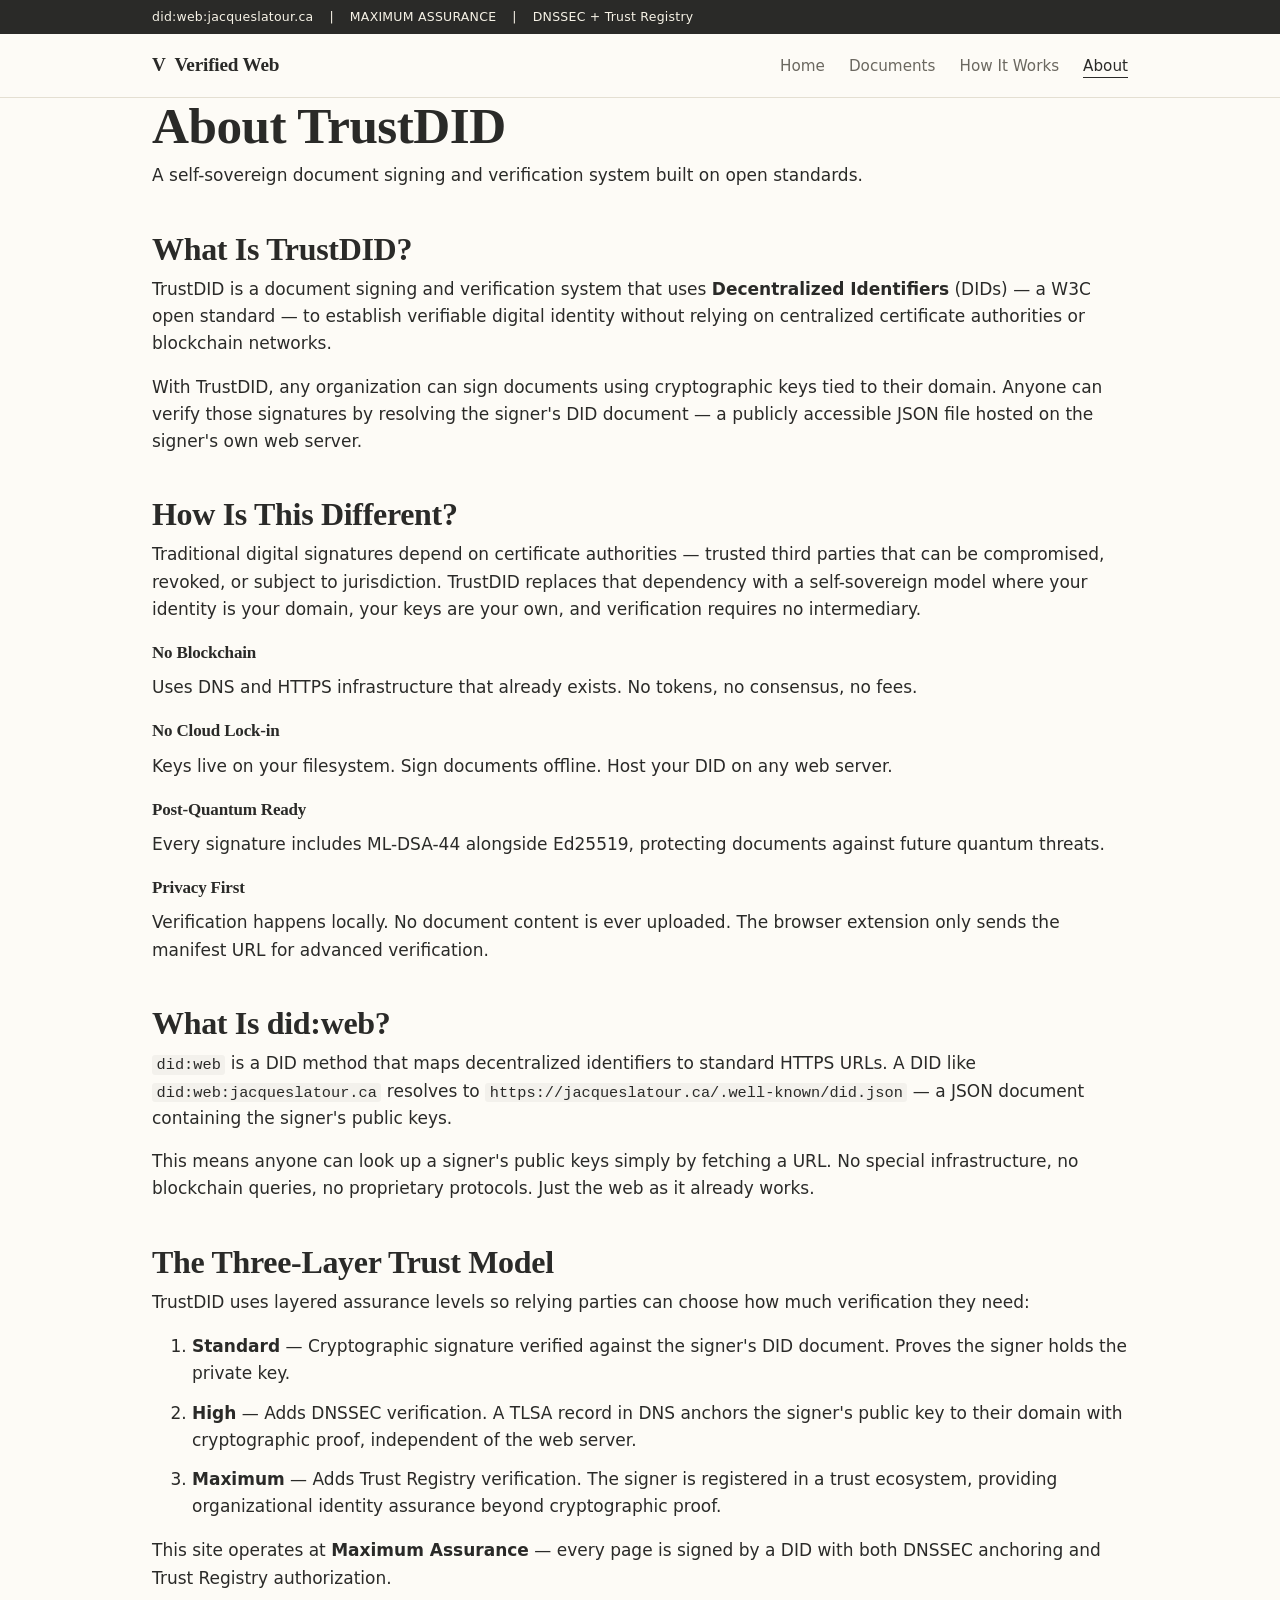
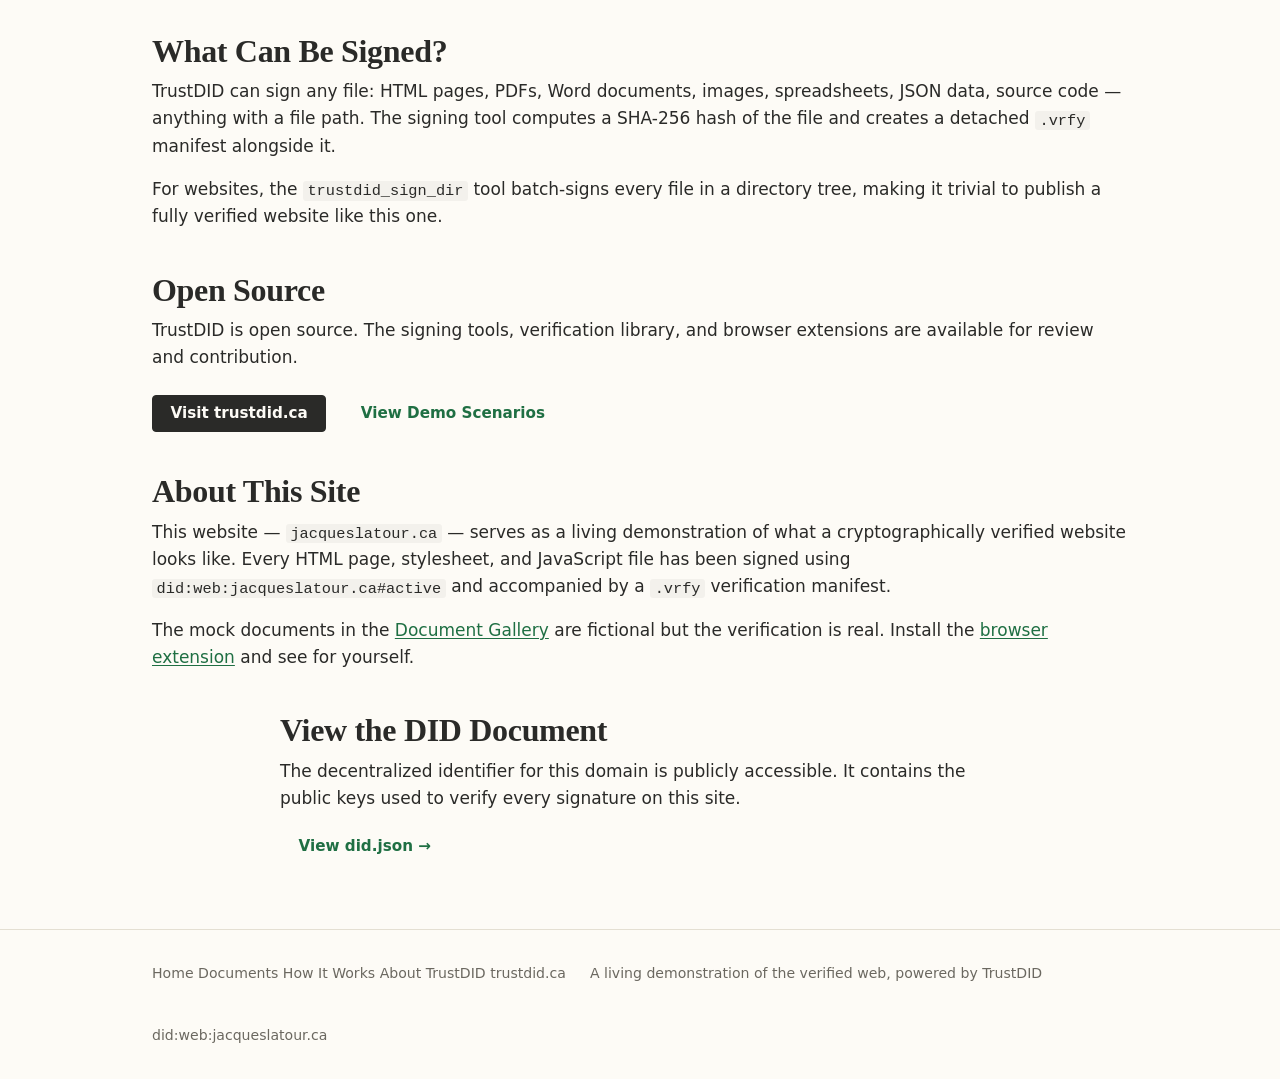
==== about/index.html @ 9b89d2e9 "again" ====
<!DOCTYPE html>
<html lang="en">
<head>
  <meta charset="UTF-8">
  <meta name="viewport" content="width=device-width, initial-scale=1.0">
  <title>About TrustDID — Verified Web Showcase</title>
  <meta name="description" content="Learn about TrustDID — a self-sovereign identity system for document signing and verification using decentralized identifiers.">
  <link rel="stylesheet" href="../css/styles.css">
</head>
<body>
  <div class="grid-bg"></div>

  <!-- Trust Bar -->
  <div class="trust-bar">
    <div class="container">
      <span class="label">did:web:jacqueslatour.ca</span>
      <span class="separator">|</span>
      <span>MAXIMUM ASSURANCE</span>
      <span class="separator">|</span>
      <span>DNSSEC + Trust Registry</span>
    </div>
  </div>

  <!-- Navigation -->
  <nav class="nav">
    <div class="container">
      <a href="../" class="nav-logo">
        <span class="logo-icon">V</span>
        Verified Web
      </a>
      <button class="nav-toggle" aria-label="Toggle navigation" aria-expanded="false">
        <span></span><span></span><span></span>
      </button>
      <ul class="nav-links">
        <li><a href="../">Home</a></li>
        <li><a href="../gallery/">Documents</a></li>
        <li><a href="../how-it-works/">How It Works</a></li>
        <li><a href="./" class="active">About</a></li>
      </ul>
    </div>
  </nav>

  <!-- Page Header -->
  <section class="page-header">
    <div class="container">
      <h1>About TrustDID</h1>
      <p>A self-sovereign document signing and verification system built on open standards.</p>
    </div>
  </section>

  <!-- About Content -->
  <section class="container">
    <div class="about-content">
      <h2>What Is TrustDID?</h2>
      <p>
        TrustDID is a document signing and verification system that uses
        <strong>Decentralized Identifiers</strong> (DIDs) — a W3C open standard — to
        establish verifiable digital identity without relying on centralized certificate
        authorities or blockchain networks.
      </p>
      <p>
        With TrustDID, any organization can sign documents using cryptographic keys tied
        to their domain. Anyone can verify those signatures by resolving the signer's DID
        document — a publicly accessible JSON file hosted on the signer's own web server.
      </p>

      <h2>How Is This Different?</h2>
      <p>
        Traditional digital signatures depend on certificate authorities — trusted third
        parties that can be compromised, revoked, or subject to jurisdiction. TrustDID
        replaces that dependency with a self-sovereign model where your identity is your
        domain, your keys are your own, and verification requires no intermediary.
      </p>

      <div class="about-features">
        <div class="about-feature">
          <h4>No Blockchain</h4>
          <p>Uses DNS and HTTPS infrastructure that already exists. No tokens, no consensus, no fees.</p>
        </div>
        <div class="about-feature">
          <h4>No Cloud Lock-in</h4>
          <p>Keys live on your filesystem. Sign documents offline. Host your DID on any web server.</p>
        </div>
        <div class="about-feature">
          <h4>Post-Quantum Ready</h4>
          <p>Every signature includes ML-DSA-44 alongside Ed25519, protecting documents against future quantum threats.</p>
        </div>
        <div class="about-feature">
          <h4>Privacy First</h4>
          <p>Verification happens locally. No document content is ever uploaded. The browser extension only sends the manifest URL for advanced verification.</p>
        </div>
      </div>

      <h2>What Is did:web?</h2>
      <p>
        <code>did:web</code> is a DID method that maps decentralized identifiers to
        standard HTTPS URLs. A DID like <code>did:web:jacqueslatour.ca</code> resolves
        to <code>https://jacqueslatour.ca/.well-known/did.json</code> — a JSON document
        containing the signer's public keys.
      </p>
      <p>
        This means anyone can look up a signer's public keys simply by fetching a URL.
        No special infrastructure, no blockchain queries, no proprietary protocols. Just
        the web as it already works.
      </p>

      <h2>The Three-Layer Trust Model</h2>
      <p>
        TrustDID uses layered assurance levels so relying parties can choose how much
        verification they need:
      </p>
      <ol style="color:var(--text-secondary)">
        <li style="margin-bottom:0.75rem">
          <strong class="text-blue">Standard</strong> — Cryptographic signature verified against
          the signer's DID document. Proves the signer holds the private key.
        </li>
        <li style="margin-bottom:0.75rem">
          <strong class="text-amber">High</strong> — Adds DNSSEC verification. A TLSA record
          in DNS anchors the signer's public key to their domain with cryptographic proof,
          independent of the web server.
        </li>
        <li style="margin-bottom:0.75rem">
          <strong class="text-green">Maximum</strong> — Adds Trust Registry verification. The
          signer is registered in a trust ecosystem, providing organizational identity
          assurance beyond cryptographic proof.
        </li>
      </ol>
      <p>
        This site operates at <strong class="text-green">Maximum Assurance</strong> —
        every page is signed by a DID with both DNSSEC anchoring and Trust Registry
        authorization.
      </p>

      <h2>What Can Be Signed?</h2>
      <p>
        TrustDID can sign any file: HTML pages, PDFs, Word documents, images,
        spreadsheets, JSON data, source code — anything with a file path. The signing
        tool computes a SHA-256 hash of the file and creates a detached
        <code>.vrfy</code> manifest alongside it.
      </p>
      <p>
        For websites, the <code>trustdid_sign_dir</code> tool batch-signs every file in a
        directory tree, making it trivial to publish a fully verified website like this one.
      </p>

      <h2>Open Source</h2>
      <p>
        TrustDID is open source. The signing tools, verification library, and browser
        extensions are available for review and contribution.
      </p>
      <div style="display:flex;gap:1rem;flex-wrap:wrap;margin-top:1.5rem">
        <a href="https://trustdid.ca" class="btn btn-primary" target="_blank" rel="noopener">Visit trustdid.ca</a>
        <a href="https://trustdid.ca/stealth/demo/" class="btn btn-outline" target="_blank" rel="noopener">View Demo Scenarios</a>
      </div>

      <h2>About This Site</h2>
      <p>
        This website — <code>jacqueslatour.ca</code> — serves as a living demonstration
        of what a cryptographically verified website looks like. Every HTML page,
        stylesheet, and JavaScript file has been signed using
        <code>did:web:jacqueslatour.ca#active</code> and accompanied by a
        <code>.vrfy</code> verification manifest.
      </p>
      <p>
        The mock documents in the <a href="../gallery/">Document Gallery</a> are fictional
        but the verification is real. Install the
        <a href="../how-it-works/">browser extension</a> and see for yourself.
      </p>
    </div>
  </section>

  <!-- DID Document Link -->
  <section class="container mb-3">
    <div class="cta-banner" style="max-width:720px;margin-left:auto;margin-right:auto">
      <h2>View the DID Document</h2>
      <p>The decentralized identifier for this domain is publicly accessible. It contains the public keys used to verify every signature on this site.</p>
      <a href="../.well-known/did.json" class="btn btn-outline" target="_blank">View did.json &#x2192;</a>
    </div>
  </section>

  <!-- Footer -->
  <footer class="site-footer">
    <div class="container">
      <div class="footer-links">
        <a href="../">Home</a>
        <a href="../gallery/">Documents</a>
        <a href="../how-it-works/">How It Works</a>
        <a href="./">About TrustDID</a>
        <a href="https://trustdid.ca" target="_blank" rel="noopener">trustdid.ca</a>
      </div>
      <p>A living demonstration of the verified web, powered by TrustDID</p>
      <div class="footer-did">did:web:jacqueslatour.ca</div>
    </div>
  </footer>

  <script src="../js/main.js"></script>
</body>
</html>
---- css/styles.css ----
/* ──────────────────────────────────────────────────────────────────────────
   jacqueslatour.ca — paper theme
   A showcase for signed-and-verified web documents.

   Palette:
     ink       #2a2a28    — body text
     muted     #6b6860    — secondary text
     paper     #fdfbf6    — page background
     vellum    #f6f1e4    — cards, panels
     rule      #e4dfd2    — borders, separators
     pass      #1f6f43    — valid / verified
     fail      #a5322a    — invalid / tampered
     warn      #b57a1b    — unverified / unreachable
   ────────────────────────────────────────────────────────────────────────── */

:root {
  --ink: #2a2a28;
  --muted: #6b6860;
  --paper: #fdfbf6;
  --vellum: #f6f1e4;
  --rule: #e4dfd2;
  --pass: #1f6f43;
  --fail: #a5322a;
  --warn: #b57a1b;

  --font-serif: "Source Serif 4", "Source Serif Pro", ui-serif, Georgia, "Times New Roman", serif;
  --font-sans:  system-ui, -apple-system, "Segoe UI", Roboto, "Helvetica Neue", Arial, sans-serif;
  --font-mono:  ui-monospace, SFMono-Regular, Menlo, Consolas, "Liberation Mono", monospace;

  --radius: 4px;
  --measure: 42rem;

  /* Override popover defaults so the widget inherits our theme */
  --tdv-pass: var(--pass);
  --tdv-fail: var(--fail);
  --tdv-warn: var(--warn);
  --tdv-accent: var(--pass);
  --tdv-bg: var(--vellum);
  --tdv-ink: var(--ink);
  --tdv-muted: var(--muted);
  --tdv-rule: var(--rule);
  --tdv-radius: 4px;
  --tdv-font: var(--font-sans);
}

* { box-sizing: border-box; }
html { -webkit-text-size-adjust: 100%; }
body {
  margin: 0;
  background: var(--paper);
  color: var(--ink);
  font-family: var(--font-sans);
  font-size: 17px;
  line-height: 1.6;
  text-rendering: optimizeLegibility;
  -webkit-font-smoothing: antialiased;
}

.container { max-width: 64rem; margin: 0 auto; padding: 0 1.5rem; }

h1, h2, h3, h4 {
  font-family: var(--font-serif);
  font-weight: 600;
  letter-spacing: -0.01em;
  color: var(--ink);
  margin: 0 0 0.5rem;
}
h1 { font-size: clamp(2rem, 4vw + 1rem, 3.2rem); line-height: 1.1; }
h2 { font-size: clamp(1.4rem, 1.5vw + 1rem, 2rem); line-height: 1.2; margin-top: 2.5rem; }
h3 { font-size: 1.15rem; line-height: 1.3; }

p { margin: 0 0 1rem; }
a { color: var(--pass); text-decoration: underline; text-decoration-thickness: 1px; text-underline-offset: 2px; }
a:hover { text-decoration-thickness: 2px; }

code, pre, .mono {
  font-family: var(--font-mono);
  font-size: 0.9em;
}
code { background: rgba(0,0,0,0.04); padding: 0.05em 0.3em; border-radius: 3px; }
pre  { background: var(--vellum); border: 1px solid var(--rule); border-radius: var(--radius);
       padding: 0.9rem 1rem; overflow-x: auto; line-height: 1.5; }

hr { border: 0; border-top: 1px solid var(--rule); margin: 2.5rem 0; }

.muted { color: var(--muted); }
.small { font-size: 0.88rem; }

/* ── Trust bar (top-of-page identity strip) ────────────────────────────── */
.trust-bar {
  background: var(--ink);
  color: #f7f3e7;
  font-size: 0.78rem;
  letter-spacing: 0.02em;
}
.trust-bar .container {
  display: flex; align-items: center; gap: 1rem; flex-wrap: wrap;
  padding-top: 0.45rem; padding-bottom: 0.45rem;
}
.trust-bar .dot { width: 7px; height: 7px; border-radius: 50%; background: #6fd19a; display: inline-block; }
.trust-bar code { background: rgba(255,255,255,0.08); color: #f7f3e7; font-size: 0.82em; }

/* ── Navigation ────────────────────────────────────────────────────────── */
.nav {
  border-bottom: 1px solid var(--rule);
  background: var(--paper);
}
.nav .container {
  display: flex; align-items: center; gap: 2rem;
  padding-top: 1rem; padding-bottom: 1rem;
}
.nav-logo {
  font-family: var(--font-serif); font-weight: 700; font-size: 1.2rem;
  color: var(--ink); text-decoration: none; letter-spacing: -0.01em;
  display: flex; align-items: center; gap: 0.55rem;
}
.nav-logo .seal {
  width: 1.6rem; height: 1.6rem; border: 1.5px solid var(--pass); color: var(--pass);
  border-radius: 50%; display: inline-flex; align-items: center; justify-content: center;
  font-size: 0.9rem; font-weight: 700;
}
.nav-links { list-style: none; display: flex; gap: 1.5rem; margin: 0 0 0 auto; padding: 0; }
.nav-links a {
  color: var(--muted); text-decoration: none; font-size: 0.95rem;
  border-bottom: 1.5px solid transparent; padding-bottom: 2px;
}
.nav-links a:hover, .nav-links a.active { color: var(--ink); border-color: var(--ink); }

.nav-toggle {
  display: none; background: none; border: 0; cursor: pointer; padding: 0.3rem;
}
.nav-toggle span {
  display: block; width: 20px; height: 2px; background: var(--ink); margin: 4px 0;
}

@media (max-width: 620px) {
  .nav .container { flex-wrap: wrap; }
  .nav-toggle { display: block; margin-left: auto; }
  .nav-links {
    width: 100%; flex-direction: column; gap: 0.4rem; margin: 0.8rem 0 0;
    display: none;
  }
  .nav-links.open { display: flex; }
}

/* ── Hero ──────────────────────────────────────────────────────────────── */
.hero { padding: 4rem 0 3rem; }
.hero .eyebrow {
  color: var(--pass); font-size: 0.82rem; font-weight: 700;
  letter-spacing: 0.14em; text-transform: uppercase;
  margin-bottom: 1rem;
}
.hero h1 { margin-bottom: 1rem; max-width: 22ch; }
.hero .subtitle {
  font-size: 1.12rem; color: var(--muted); max-width: var(--measure);
  margin-bottom: 2rem;
}
.hero .hero-actions { display: flex; flex-wrap: wrap; gap: 0.8rem; align-items: center; }
.hero .hero-actions .tdv-btn { font-size: 0.95rem; padding: 0.55em 1em; }

/* ── Buttons ───────────────────────────────────────────────────────────── */
.btn {
  display: inline-flex; align-items: center; gap: 0.45em;
  font: inherit; font-size: 0.95rem; font-weight: 600; line-height: 1;
  padding: 0.65em 1.15em; border-radius: var(--radius); cursor: pointer;
  text-decoration: none; border: 1px solid transparent;
  transition: background 0.15s ease, color 0.15s ease, border-color 0.15s ease;
}
.btn-primary { background: var(--ink); color: var(--paper); border-color: var(--ink); }
.btn-primary:hover { background: #3d3d3a; border-color: #3d3d3a; }
.btn-ghost { background: transparent; color: var(--ink); border-color: var(--rule); }
.btn-ghost:hover { border-color: var(--ink); }

/* ── Pillars (3-state comparison) ──────────────────────────────────────── */
.pillars {
  display: grid; grid-template-columns: repeat(auto-fit, minmax(15rem, 1fr));
  gap: 1.25rem; margin: 2.5rem 0;
}
.pillar {
  background: var(--vellum); border: 1px solid var(--rule);
  border-radius: var(--radius); padding: 1.5rem;
}
.pillar .pillar-icon {
  width: 2.25rem; height: 2.25rem; border-radius: 50%;
  display: inline-flex; align-items: center; justify-content: center;
  margin-bottom: 0.9rem; font-size: 1rem; font-weight: 700;
}
.pillar.is-pass { border-left: 3px solid var(--pass); }
.pillar.is-pass .pillar-icon { background: var(--pass); color: #fff; }
.pillar.is-fail { border-left: 3px solid var(--fail); }
.pillar.is-fail .pillar-icon { background: var(--fail); color: #fff; }
.pillar.is-warn { border-left: 3px solid var(--warn); }
.pillar.is-warn .pillar-icon { background: var(--warn); color: #fff; }
.pillar h3 { margin-top: 0; font-size: 1.1rem; }
.pillar p { font-size: 0.95rem; color: var(--muted); margin-bottom: 0.9rem; }
.pillar .pillar-action { font-size: 0.9rem; font-weight: 600; }

/* ── Section headings ──────────────────────────────────────────────────── */
.section { margin: 4rem 0; }
.section-lede {
  font-size: 0.82rem; font-weight: 700; letter-spacing: 0.14em;
  text-transform: uppercase; color: var(--muted);
  border-top: 1px solid var(--rule); padding-top: 1rem; margin-bottom: 0.5rem;
}

/* ── Document / press-release layout ──────────────────────────────────── */
.document {
  background: var(--paper); border: 1px solid var(--rule);
  border-radius: var(--radius); padding: 2.5rem 2rem;
  max-width: 44rem; margin: 0 auto;
  box-shadow: 0 1px 0 rgba(0,0,0,0.03), 0 8px 28px rgba(0,0,0,0.04);
}
.document .doc-header {
  border-bottom: 1px solid var(--rule); padding-bottom: 1rem; margin-bottom: 1.5rem;
}
.document .doc-kicker {
  color: var(--muted); font-size: 0.75rem; letter-spacing: 0.15em;
  text-transform: uppercase; margin-bottom: 0.5rem;
}
.document h1 {
  font-size: 2rem; line-height: 1.2; margin: 0 0 0.5rem;
  font-family: var(--font-serif);
}
.document .byline { color: var(--muted); font-size: 0.9rem; }
.document p, .document li { font-family: var(--font-serif); font-size: 1.05rem; line-height: 1.65; }
.document h2, .document h3 { font-family: var(--font-serif); }
.document ul, .document ol { padding-left: 1.4rem; }

/* ── Verify strip (attached below document) ───────────────────────────── */
.verify-strip {
  max-width: 44rem; margin: 1rem auto 0;
  display: flex; flex-wrap: wrap; align-items: center; gap: 0.8rem;
  padding: 0.9rem 1rem; border: 1px dashed var(--rule);
  border-radius: var(--radius); background: var(--vellum);
  font-size: 0.9rem; color: var(--muted);
}
.verify-strip strong { color: var(--ink); }
.verify-strip .spacer { flex: 1; min-width: 1rem; }

/* ── Status banner (above a doc page) ─────────────────────────────────── */
.banner {
  max-width: 44rem; margin: 0 auto 1rem; border-radius: var(--radius);
  padding: 0.75rem 1rem; font-size: 0.9rem;
  display: flex; align-items: flex-start; gap: 0.75rem;
}
.banner.is-pass { background: rgba(31,111,67,0.08); border: 1px solid rgba(31,111,67,0.25); color: #184f31; }
.banner.is-fail { background: rgba(165,50,42,0.08); border: 1px solid rgba(165,50,42,0.25); color: #782419; }
.banner.is-warn { background: rgba(181,122,27,0.10); border: 1px solid rgba(181,122,27,0.28); color: #7c5412; }
.banner .banner-icon { font-weight: 700; line-height: 1.2; }

/* ── Prose (how-it-works, about) ──────────────────────────────────────── */
.prose { max-width: var(--measure); }
.prose p, .prose li { font-size: 1.03rem; }
.prose h2 { margin-top: 2.5rem; }
.prose h3 { margin-top: 1.75rem; }
.prose ul, .prose ol { padding-left: 1.5rem; }
.prose li { margin-bottom: 0.4rem; }

.callout {
  border-left: 3px solid var(--pass); background: var(--vellum);
  padding: 1rem 1.25rem; margin: 1.5rem 0; border-radius: 0 var(--radius) var(--radius) 0;
  font-size: 0.98rem;
}
.callout.is-warn { border-left-color: var(--warn); }
.callout.is-fail { border-left-color: var(--fail); }

/* ── Step list ─────────────────────────────────────────────────────────── */
.steps { list-style: none; padding: 0; counter-reset: step; margin: 1.5rem 0; }
.steps > li {
  counter-increment: step; position: relative;
  padding: 1rem 1rem 1rem 3.2rem; margin-bottom: 0.75rem;
  background: var(--vellum); border: 1px solid var(--rule);
  border-radius: var(--radius);
}
.steps > li::before {
  content: counter(step); position: absolute; left: 0.9rem; top: 0.9rem;
  width: 1.6rem; height: 1.6rem; border-radius: 50%;
  background: var(--ink); color: var(--paper);
  font-family: var(--font-serif); font-weight: 700; font-size: 0.95rem;
  display: inline-flex; align-items: center; justify-content: center;
}
.steps h3 { margin: 0 0 0.25rem; font-size: 1.05rem; }
.steps p { margin: 0; color: var(--muted); font-size: 0.95rem; }

/* ── Footer ────────────────────────────────────────────────────────────── */
.site-footer {
  margin-top: 4rem; padding: 2rem 0;
  border-top: 1px solid var(--rule); color: var(--muted); font-size: 0.88rem;
}
.site-footer .container { display: flex; gap: 1.5rem; flex-wrap: wrap; align-items: baseline; }
.site-footer .foot-nav { display: flex; gap: 1rem; flex-wrap: wrap; margin-left: auto; }
.site-footer a { color: var(--muted); text-decoration: none; }
.site-footer a:hover { color: var(--ink); text-decoration: underline; }

/* ── Utility ───────────────────────────────────────────────────────────── */
.mt-1 { margin-top: 0.5rem; } .mt-2 { margin-top: 1rem; } .mt-3 { margin-top: 1.5rem; }
.mt-4 { margin-top: 2rem; }   .mt-5 { margin-top: 3rem; }
.mb-1 { margin-bottom: 0.5rem; } .mb-2 { margin-bottom: 1rem; } .mb-3 { margin-bottom: 1.5rem; }
.text-center { text-align: center; }
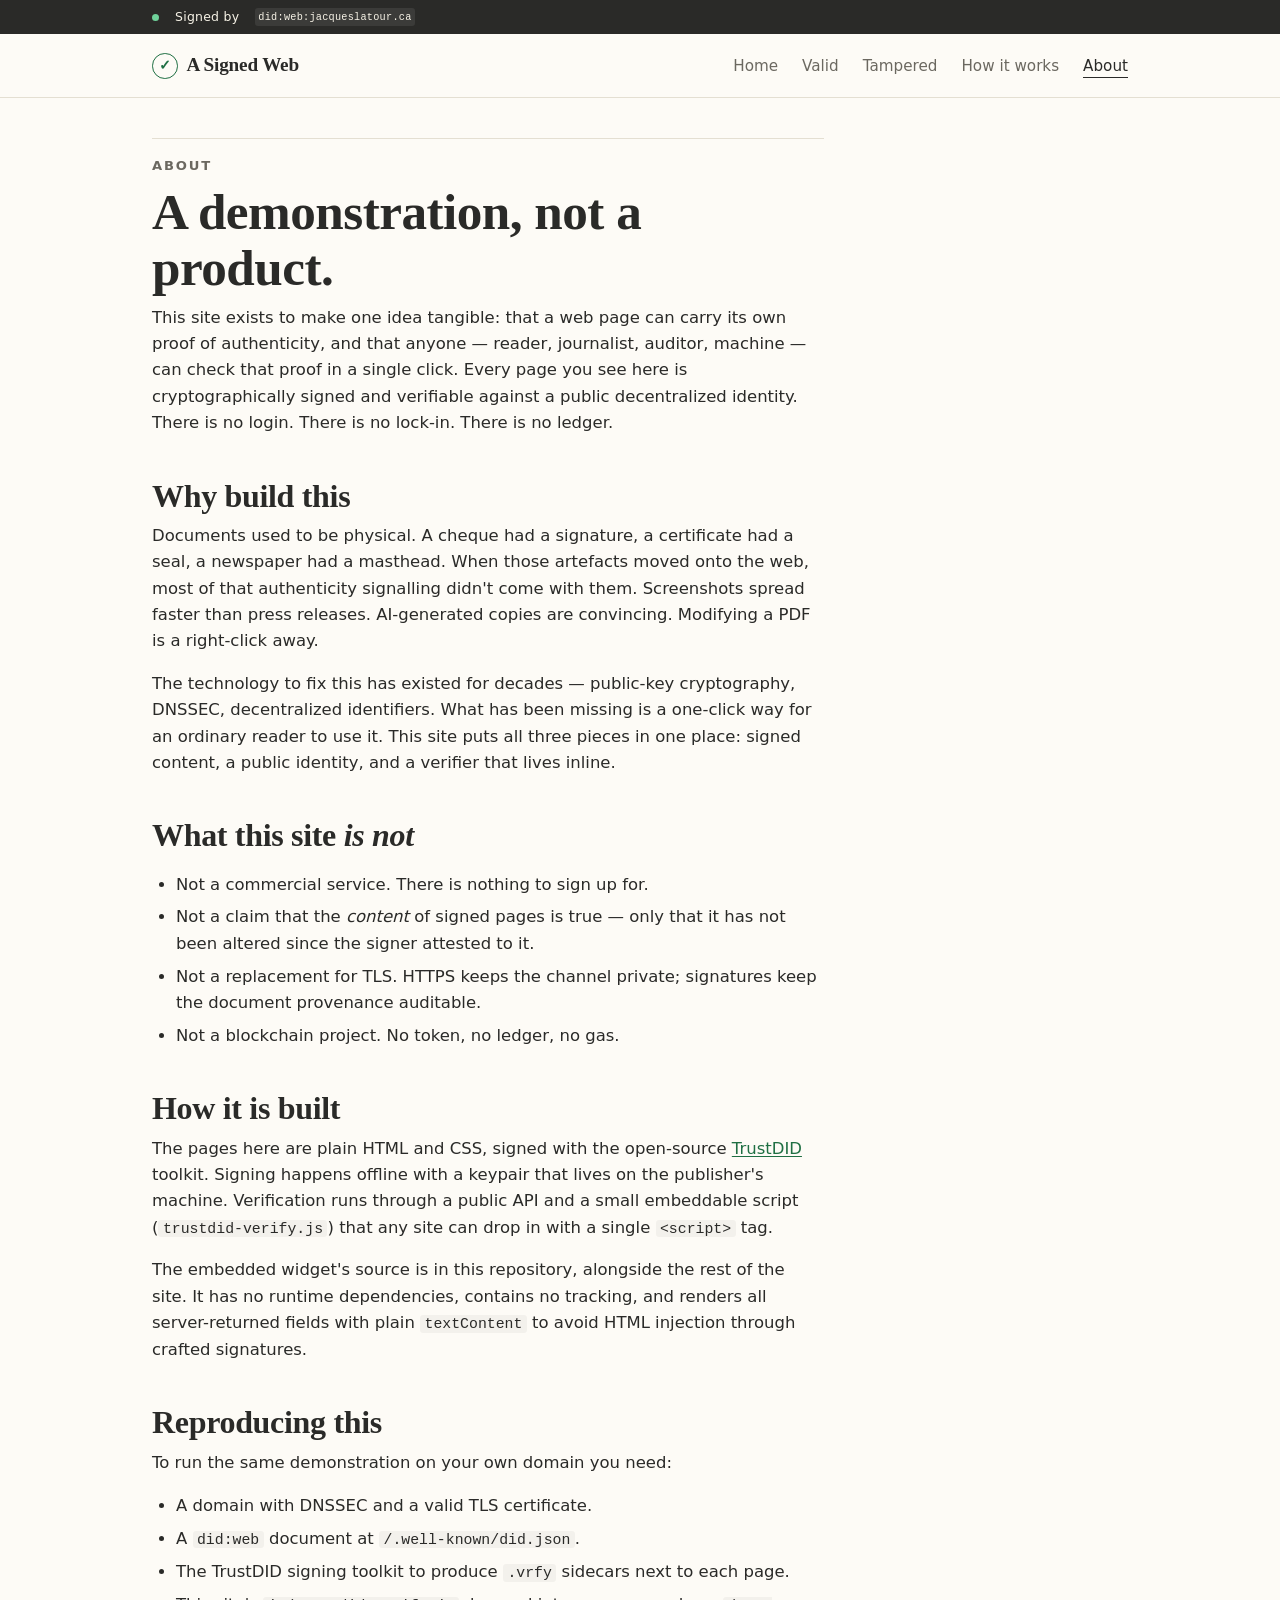
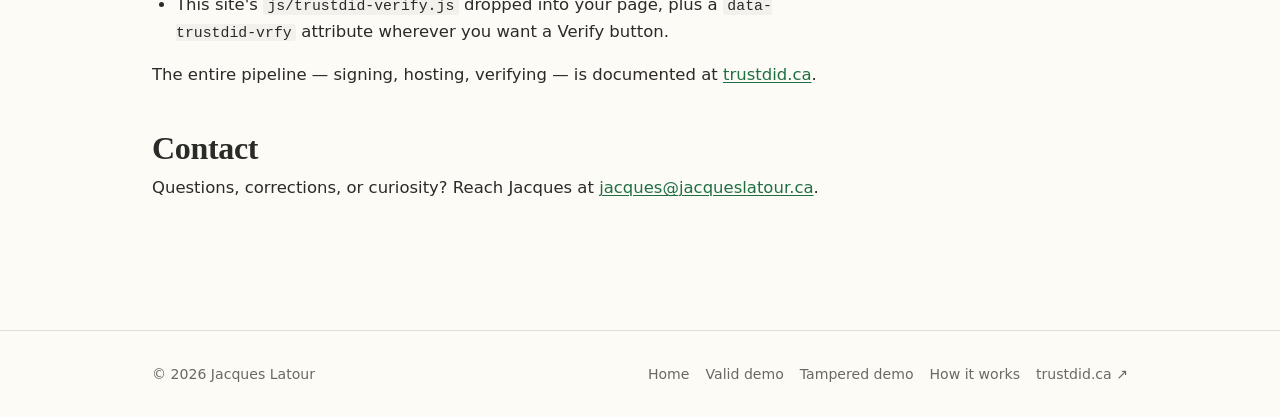
==== commit 8db52620: "again" ====
--- a/about/index.html
+++ b/about/index.html
@@ -3,196 +3,141 @@
 <head>
   <meta charset="UTF-8">
   <meta name="viewport" content="width=device-width, initial-scale=1.0">
-  <title>About TrustDID — Verified Web Showcase</title>
-  <meta name="description" content="Learn about TrustDID — a self-sovereign identity system for document signing and verification using decentralized identifiers.">
+  <title>About — A Signed Web</title>
+  <meta name="description" content="About this demonstration site — why it exists, what it does not try to be, and how to reproduce it on your own domain.">
   <link rel="stylesheet" href="../css/styles.css">
 </head>
 <body>
-  <div class="grid-bg"></div>
 
-  <!-- Trust Bar -->
   <div class="trust-bar">
     <div class="container">
-      <span class="label">did:web:jacqueslatour.ca</span>
-      <span class="separator">|</span>
-      <span>MAXIMUM ASSURANCE</span>
-      <span class="separator">|</span>
-      <span>DNSSEC + Trust Registry</span>
+      <span class="dot" aria-hidden="true"></span>
+      <span>Signed by</span>
+      <code>did:web:jacqueslatour.ca</code>
     </div>
   </div>
 
-  <!-- Navigation -->
-  <nav class="nav">
+  <nav class="nav" aria-label="Primary">
     <div class="container">
-      <a href="../" class="nav-logo">
-        <span class="logo-icon">V</span>
-        Verified Web
-      </a>
+      <a href="/" class="nav-logo"><span class="seal" aria-hidden="true">✓</span> A Signed Web</a>
       <button class="nav-toggle" aria-label="Toggle navigation" aria-expanded="false">
         <span></span><span></span><span></span>
       </button>
       <ul class="nav-links">
-        <li><a href="../">Home</a></li>
-        <li><a href="../gallery/">Documents</a></li>
-        <li><a href="../how-it-works/">How It Works</a></li>
-        <li><a href="./" class="active">About</a></li>
+        <li><a href="/">Home</a></li>
+        <li><a href="/demo/valid/">Valid</a></li>
+        <li><a href="/demo/tampered/">Tampered</a></li>
+        <li><a href="/how-it-works/">How it works</a></li>
+        <li><a href="/about/" class="active">About</a></li>
       </ul>
     </div>
   </nav>
 
-  <!-- Page Header -->
-  <section class="page-header">
-    <div class="container">
-      <h1>About TrustDID</h1>
-      <p>A self-sovereign document signing and verification system built on open standards.</p>
-    </div>
-  </section>
+  <main class="container" style="padding-top:2.5rem; padding-bottom:3rem;">
+    <div class="prose">
 
-  <!-- About Content -->
-  <section class="container">
-    <div class="about-content">
-      <h2>What Is TrustDID?</h2>
+      <div class="section-lede">About</div>
+      <h1>A demonstration, not a product.</h1>
+
       <p>
-        TrustDID is a document signing and verification system that uses
-        <strong>Decentralized Identifiers</strong> (DIDs) — a W3C open standard — to
-        establish verifiable digital identity without relying on centralized certificate
-        authorities or blockchain networks.
-      </p>
-      <p>
-        With TrustDID, any organization can sign documents using cryptographic keys tied
-        to their domain. Anyone can verify those signatures by resolving the signer's DID
-        document — a publicly accessible JSON file hosted on the signer's own web server.
+        This site exists to make one idea tangible: that a web page can
+        carry its own proof of authenticity, and that anyone — reader,
+        journalist, auditor, machine — can check that proof in a single
+        click. Every page you see here is cryptographically signed and
+        verifiable against a public decentralized identity. There is no
+        login. There is no lock-in. There is no ledger.
       </p>
 
-      <h2>How Is This Different?</h2>
+      <h2>Why build this</h2>
+
       <p>
-        Traditional digital signatures depend on certificate authorities — trusted third
-        parties that can be compromised, revoked, or subject to jurisdiction. TrustDID
-        replaces that dependency with a self-sovereign model where your identity is your
-        domain, your keys are your own, and verification requires no intermediary.
+        Documents used to be physical. A cheque had a signature, a
+        certificate had a seal, a newspaper had a masthead. When those
+        artefacts moved onto the web, most of that authenticity signalling
+        didn't come with them. Screenshots spread faster than press
+        releases. AI-generated copies are convincing. Modifying a PDF is a
+        right-click away.
       </p>
 
-      <div class="about-features">
-        <div class="about-feature">
-          <h4>No Blockchain</h4>
-          <p>Uses DNS and HTTPS infrastructure that already exists. No tokens, no consensus, no fees.</p>
-        </div>
-        <div class="about-feature">
-          <h4>No Cloud Lock-in</h4>
-          <p>Keys live on your filesystem. Sign documents offline. Host your DID on any web server.</p>
-        </div>
-        <div class="about-feature">
-          <h4>Post-Quantum Ready</h4>
-          <p>Every signature includes ML-DSA-44 alongside Ed25519, protecting documents against future quantum threats.</p>
-        </div>
-        <div class="about-feature">
-          <h4>Privacy First</h4>
-          <p>Verification happens locally. No document content is ever uploaded. The browser extension only sends the manifest URL for advanced verification.</p>
-        </div>
-      </div>
-
-      <h2>What Is did:web?</h2>
       <p>
-        <code>did:web</code> is a DID method that maps decentralized identifiers to
-        standard HTTPS URLs. A DID like <code>did:web:jacqueslatour.ca</code> resolves
-        to <code>https://jacqueslatour.ca/.well-known/did.json</code> — a JSON document
-        containing the signer's public keys.
-      </p>
-      <p>
-        This means anyone can look up a signer's public keys simply by fetching a URL.
-        No special infrastructure, no blockchain queries, no proprietary protocols. Just
-        the web as it already works.
+        The technology to fix this has existed for decades — public-key
+        cryptography, DNSSEC, decentralized identifiers. What has been
+        missing is a one-click way for an ordinary reader to use it. This
+        site puts all three pieces in one place: signed content, a public
+        identity, and a verifier that lives inline.
       </p>
 
-      <h2>The Three-Layer Trust Model</h2>
+      <h2>What this site <em>is not</em></h2>
+
+      <ul>
+        <li>Not a commercial service. There is nothing to sign up for.</li>
+        <li>Not a claim that the <em>content</em> of signed pages is true — only that it has not been altered since the signer attested to it.</li>
+        <li>Not a replacement for TLS. HTTPS keeps the channel private; signatures keep the document provenance auditable.</li>
+        <li>Not a blockchain project. No token, no ledger, no gas.</li>
+      </ul>
+
+      <h2>How it is built</h2>
+
       <p>
-        TrustDID uses layered assurance levels so relying parties can choose how much
-        verification they need:
-      </p>
-      <ol style="color:var(--text-secondary)">
-        <li style="margin-bottom:0.75rem">
-          <strong class="text-blue">Standard</strong> — Cryptographic signature verified against
-          the signer's DID document. Proves the signer holds the private key.
-        </li>
-        <li style="margin-bottom:0.75rem">
-          <strong class="text-amber">High</strong> — Adds DNSSEC verification. A TLSA record
-          in DNS anchors the signer's public key to their domain with cryptographic proof,
-          independent of the web server.
-        </li>
-        <li style="margin-bottom:0.75rem">
-          <strong class="text-green">Maximum</strong> — Adds Trust Registry verification. The
-          signer is registered in a trust ecosystem, providing organizational identity
-          assurance beyond cryptographic proof.
-        </li>
-      </ol>
-      <p>
-        This site operates at <strong class="text-green">Maximum Assurance</strong> —
-        every page is signed by a DID with both DNSSEC anchoring and Trust Registry
-        authorization.
+        The pages here are plain HTML and CSS, signed with the open-source
+        <a href="https://trustdid.ca" target="_blank" rel="noopener">TrustDID</a>
+        toolkit. Signing happens offline with a keypair that lives on the
+        publisher's machine. Verification runs through a public API and a
+        small embeddable script (<code>trustdid-verify.js</code>) that any
+        site can drop in with a single <code>&lt;script&gt;</code> tag.
       </p>
 
-      <h2>What Can Be Signed?</h2>
       <p>
-        TrustDID can sign any file: HTML pages, PDFs, Word documents, images,
-        spreadsheets, JSON data, source code — anything with a file path. The signing
-        tool computes a SHA-256 hash of the file and creates a detached
-        <code>.vrfy</code> manifest alongside it.
-      </p>
-      <p>
-        For websites, the <code>trustdid_sign_dir</code> tool batch-signs every file in a
-        directory tree, making it trivial to publish a fully verified website like this one.
+        The embedded widget's source is in this repository, alongside the
+        rest of the site. It has no runtime dependencies, contains no
+        tracking, and renders all server-returned fields with plain
+        <code>textContent</code> to avoid HTML injection through crafted
+        signatures.
       </p>
 
-      <h2>Open Source</h2>
+      <h2>Reproducing this</h2>
+
       <p>
-        TrustDID is open source. The signing tools, verification library, and browser
-        extensions are available for review and contribution.
+        To run the same demonstration on your own domain you need:
       </p>
-      <div style="display:flex;gap:1rem;flex-wrap:wrap;margin-top:1.5rem">
-        <a href="https://trustdid.ca" class="btn btn-primary" target="_blank" rel="noopener">Visit trustdid.ca</a>
-        <a href="https://trustdid.ca/stealth/demo/" class="btn btn-outline" target="_blank" rel="noopener">View Demo Scenarios</a>
-      </div>
 
-      <h2>About This Site</h2>
+      <ul>
+        <li>A domain with DNSSEC and a valid TLS certificate.</li>
+        <li>A <code>did:web</code> document at <code>/.well-known/did.json</code>.</li>
+        <li>The TrustDID signing toolkit to produce <code>.vrfy</code> sidecars next to each page.</li>
+        <li>This site's <code>js/trustdid-verify.js</code> dropped into your page, plus a <code>data-trustdid-vrfy</code> attribute wherever you want a Verify button.</li>
+      </ul>
+
       <p>
-        This website — <code>jacqueslatour.ca</code> — serves as a living demonstration
-        of what a cryptographically verified website looks like. Every HTML page,
-        stylesheet, and JavaScript file has been signed using
-        <code>did:web:jacqueslatour.ca#active</code> and accompanied by a
-        <code>.vrfy</code> verification manifest.
+        The entire pipeline — signing, hosting, verifying — is documented
+        at <a href="https://trustdid.ca" target="_blank" rel="noopener">trustdid.ca</a>.
       </p>
+
+      <h2>Contact</h2>
+
       <p>
-        The mock documents in the <a href="../gallery/">Document Gallery</a> are fictional
-        but the verification is real. Install the
-        <a href="../how-it-works/">browser extension</a> and see for yourself.
+        Questions, corrections, or curiosity?
+        Reach Jacques at
+        <a href="mailto:jacques@jacqueslatour.ca">jacques@jacqueslatour.ca</a>.
       </p>
+
     </div>
-  </section>
+  </main>
 
-  <!-- DID Document Link -->
-  <section class="container mb-3">
-    <div class="cta-banner" style="max-width:720px;margin-left:auto;margin-right:auto">
-      <h2>View the DID Document</h2>
-      <p>The decentralized identifier for this domain is publicly accessible. It contains the public keys used to verify every signature on this site.</p>
-      <a href="../.well-known/did.json" class="btn btn-outline" target="_blank">View did.json &#x2192;</a>
-    </div>
-  </section>
-
-  <!-- Footer -->
   <footer class="site-footer">
     <div class="container">
-      <div class="footer-links">
-        <a href="../">Home</a>
-        <a href="../gallery/">Documents</a>
-        <a href="../how-it-works/">How It Works</a>
-        <a href="./">About TrustDID</a>
-        <a href="https://trustdid.ca" target="_blank" rel="noopener">trustdid.ca</a>
+      <span>© 2026 Jacques Latour</span>
+      <div class="foot-nav">
+        <a href="/">Home</a>
+        <a href="/demo/valid/">Valid demo</a>
+        <a href="/demo/tampered/">Tampered demo</a>
+        <a href="/how-it-works/">How it works</a>
+        <a href="https://trustdid.ca" target="_blank" rel="noopener">trustdid.ca ↗</a>
       </div>
-      <p>A living demonstration of the verified web, powered by TrustDID</p>
-      <div class="footer-did">did:web:jacqueslatour.ca</div>
     </div>
   </footer>
 
-  <script src="../js/main.js"></script>
+  <script src="/js/main.js" defer></script>
+  <script src="/js/trustdid-verify.js" defer></script>
 </body>
 </html>
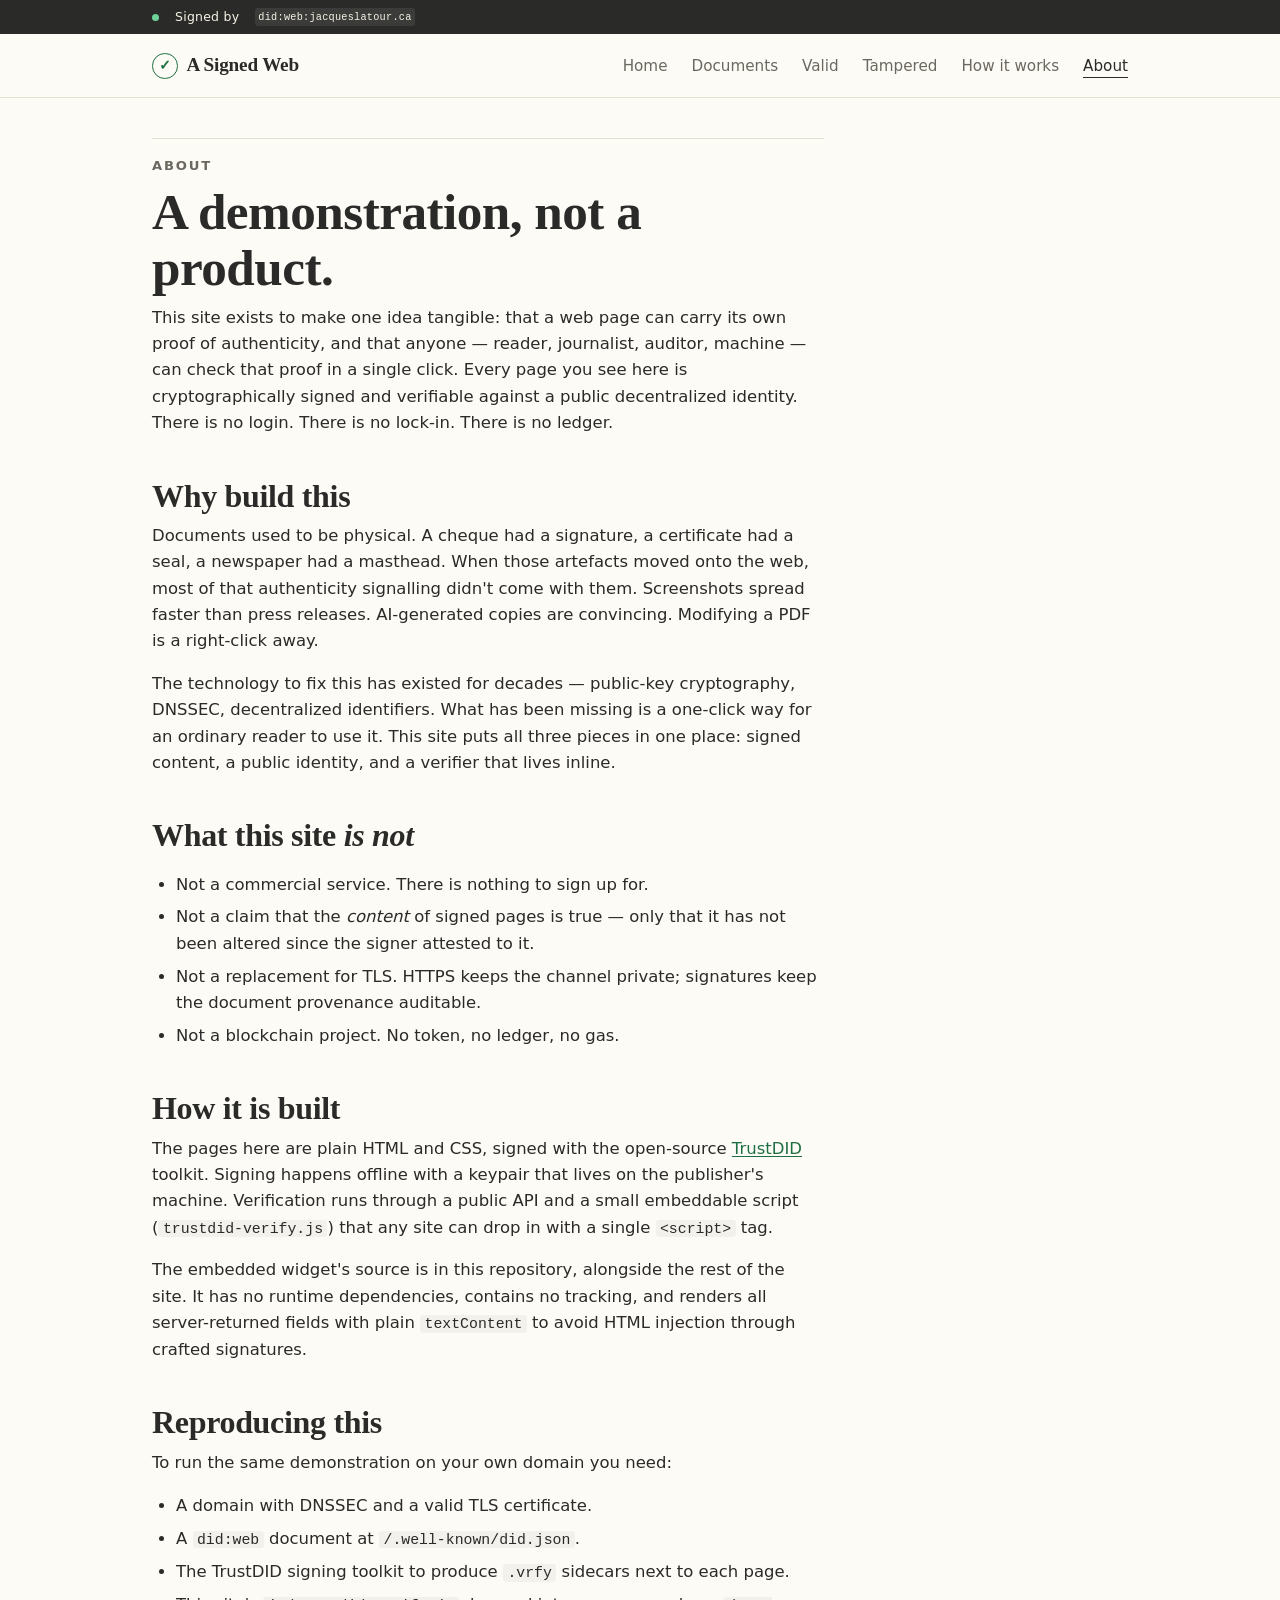
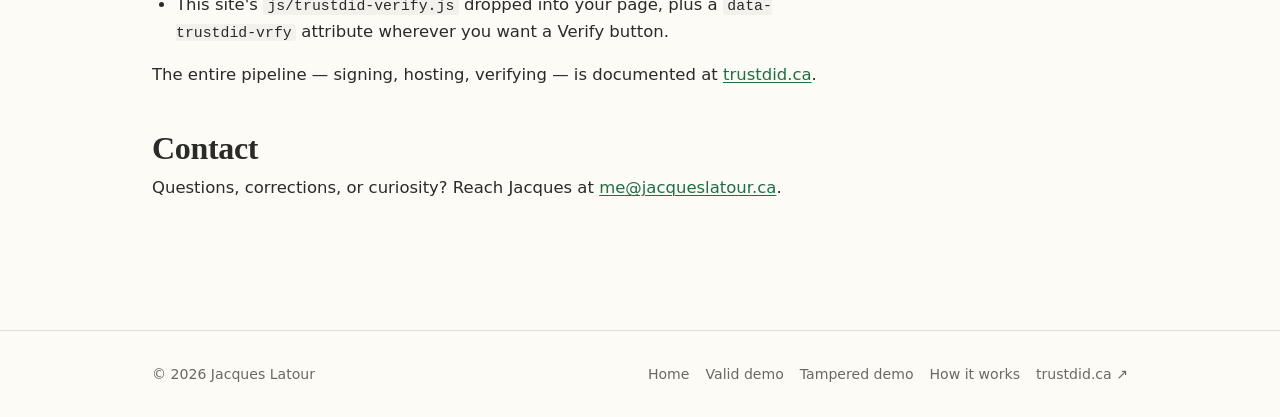
==== commit 1d43c1fb: "added sample legal doc page with verification" ====
--- a/about/index.html
+++ b/about/index.html
@@ -25,6 +25,7 @@
       </button>
       <ul class="nav-links">
         <li><a href="/">Home</a></li>
+        <li><a href="/gallery/">Documents</a></li>
         <li><a href="/demo/valid/">Valid</a></li>
         <li><a href="/demo/tampered/">Tampered</a></li>
         <li><a href="/how-it-works/">How it works</a></li>
@@ -118,7 +119,7 @@
       <p>
         Questions, corrections, or curiosity?
         Reach Jacques at
-        <a href="mailto:jacques@jacqueslatour.ca">jacques@jacqueslatour.ca</a>.
+        <a href="mailto:me@jacqueslatour.ca">me@jacqueslatour.ca</a>.
       </p>
 
     </div>
--- a/css/styles.css
+++ b/css/styles.css
@@ -195,8 +195,31 @@
 .pillar p { font-size: 0.95rem; color: var(--muted); margin-bottom: 0.9rem; }
 .pillar .pillar-action { font-size: 0.9rem; font-weight: 600; }
 
+/* ── Document gallery cards ────────────────────────────────────────────── */
+.btn-sm { font-size: 0.85rem; padding: 0.5em 0.9em; }
+
+.doc-grid {
+  display: grid; grid-template-columns: repeat(auto-fit, minmax(16rem, 1fr));
+  gap: 1.25rem; margin: 2.5rem 0;
+}
+.doc-card {
+  display: flex; flex-direction: column;
+  background: var(--vellum); border: 1px solid var(--rule);
+  border-left: 3px solid var(--pass);
+  border-radius: var(--radius); padding: 1.5rem;
+}
+.doc-card .cat {
+  font-family: var(--font-sans); font-size: 0.72rem; font-weight: 700;
+  letter-spacing: 0.14em; text-transform: uppercase; color: var(--pass);
+  margin-bottom: 0.5rem;
+}
+.doc-card h3 { margin: 0 0 0.3rem; font-size: 1.15rem; }
+.doc-card .issuer { font-size: 0.82rem; color: var(--muted); margin-bottom: 0.75rem; }
+.doc-card p { font-size: 0.95rem; color: var(--muted); margin-bottom: 1.25rem; }
+.doc-card .doc-actions { margin-top: auto; display: flex; flex-wrap: wrap; gap: 0.5rem; }
+
 /* ── Section headings ──────────────────────────────────────────────────── */
-.section { margin: 4rem 0; }
+.section { margin: 4rem auto; }
 .section-lede {
   font-size: 0.82rem; font-weight: 700; letter-spacing: 0.14em;
   text-transform: uppercase; color: var(--muted);
